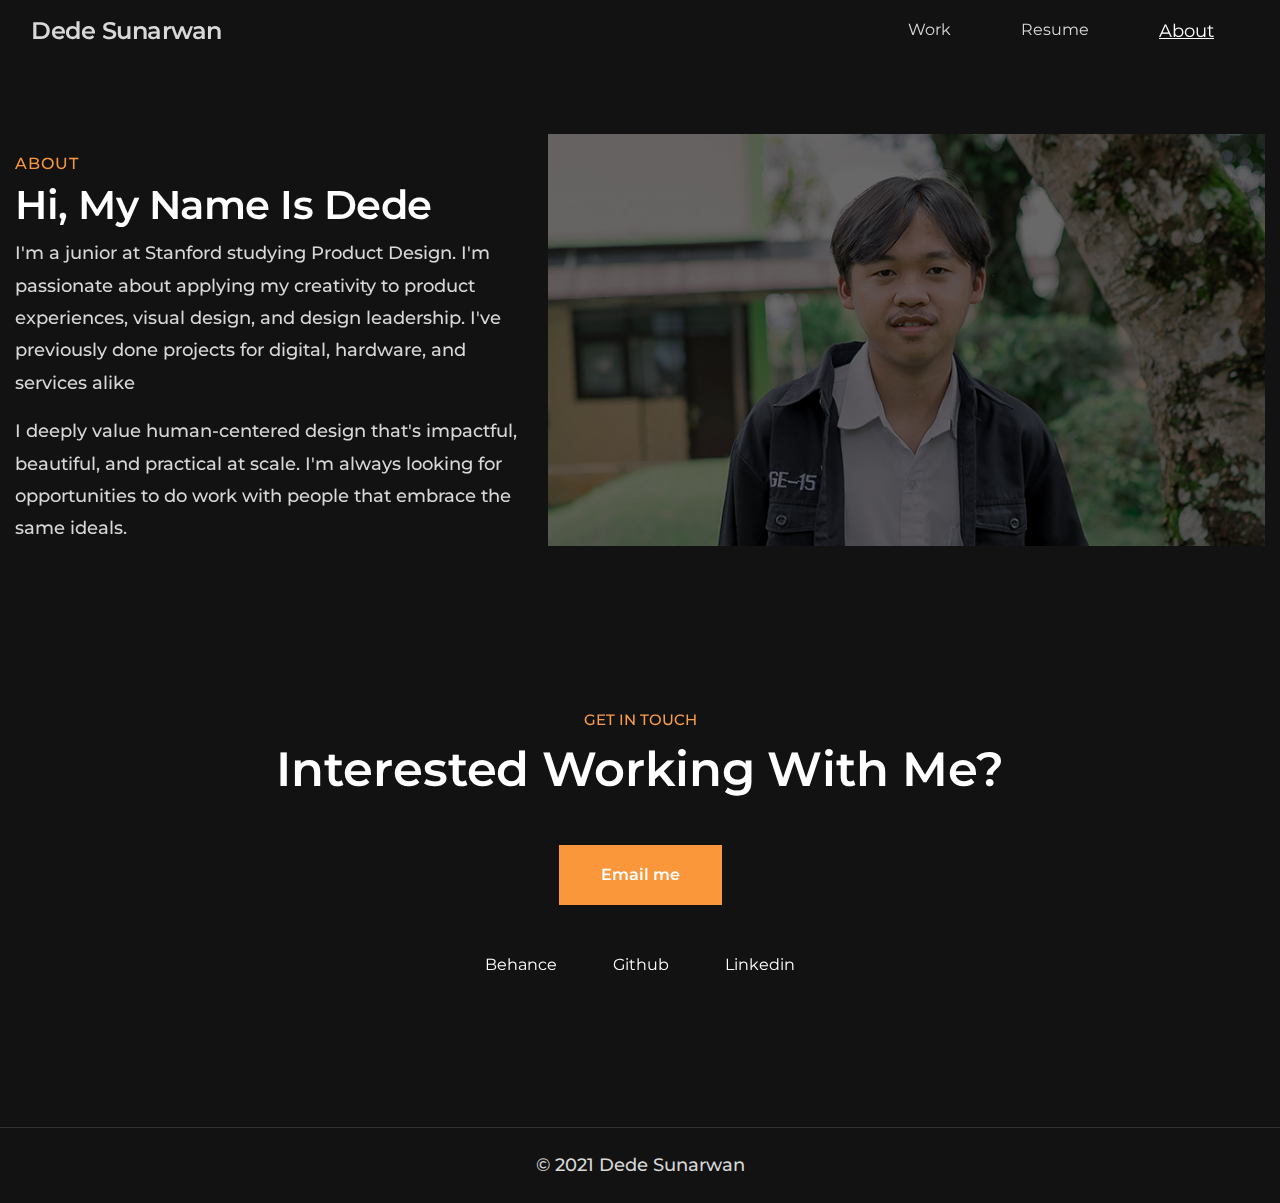
==== about.html @ e847d7d9 "first commit" ====
<!DOCTYPE html>
<html lang="en">

<head>
    <meta charset="utf-8">
    <meta name="viewport" content="width=device-width, initial-scale=1, shrink-to-fit=no">
    <meta name="description" content="">
    <meta name="author" content="">

    <title>Web Portfolio | Dede Sunarwan</title>

    <link rel="stylesheet" href="https://unpkg.com/aos@2.3.1/dist/aos.css">
    <link rel="stylesheet" href="style/main.css">
</head>

<body>
    <nav class="navbar navbar-expand-lg navbar-porto navbar-dark fixed-top navbar-fixed-top" data-aos="fade-down">
        <div class="container-fluid">
            <a href="/index.html" class="navbar-brand">Dede Sunarwan</a>
            <button class="navbar-toggler" type="button" data-toggle="collapse" data-target="#navbarResponsive">
                <span class="navbar-toggler-icon"> </span>
            </button>
            <div class="collapse navbar-collapse" id="navbarResponsive">
                <ul class="navbar-nav ml-auto">
                    <li class="nav-item ">
                        <a href="/index.html" class="nav-link">Work</a>
                    </li>
                    <li class="nav-item">
                        <a href="/doc/ResumeDede.pdf" target="_blank" class="nav-link">Resume</a>
                    </li>
                    <li class="nav-item active">
                        <a href="/about.html" class="nav-link">About</a>
                    </li>
                </ul>
            </div>
        </div>
    </nav>

    <!-- Page Content -->
    <div class="page-content page-about">
        <section class="about" data-aos="zoom-in">
            <div class="container-fluid">
                <div class="row">
                    <div class="col-12 col-lg-5 col-md-5 col-sm-12 desc" data-aos="fade-up" data-aos-delay="100">

                        <h5>About</h5>
                        <h3>Hi, My Name Is Dede</h3>
                        <p>
                            I'm a junior at Stanford studying Product Design. I'm passionate about applying my creativity to product experiences, visual design, and design leadership. I've previously done projects for digital, hardware, and services alike
                        </p>
                        <p>
                            I deeply value human-centered design that's impactful, beautiful, and practical at scale. I'm always looking for opportunities to do work with people that embrace the same ideals.
                        </p>

                    </div>
                    <div class="col-12 col-lg-7 col-md-7 col-sm-12 profile" data-aos="fade-up" data-aos-delay="100">
                        <img src="/images/profile.jpg" class="img-fluid" alt="Profile">
                    </div>
                </div>
            </div>
        </section>
        <section class="contact" data-aos="fade-up" data-aos-delay="400">
            <div class="container-fluid">
                <div class="row">
                    <div class="col-12">
                        <h6 class="text-center">Get in touch</h6>
                    </div>
                </div>
                <div class="row">
                    <div class="col-12">
                        <h2 class="text-center">
                            Interested Working with Me?
                        </h2>
                    </div>
                </div>
                <div class="row">
                    <div class="col-12 d-flex justify-content-center">
                        <a href="" class="mail">
                            Email me
                        </a>
                    </div>
                </div>
                <div class="row">
                    <div class="col-12">
                        <div class="d-flex justify-content-center social">
                            <a href="https://www.behance.net/dedesunarwan" target="_blank">Behance</a>
                            <a href="https://github.com/DedeSnrwn13" target="_blank">Github</a>
                            <a href="https://www.linkedin.com/in/dede-sunarwan-411792187/" target="_blank">Linkedin</a>
                        </div>
                    </div>
                </div>
            </div>
        </section>
    </div>

    <footer>
        <div class="container-fluid">
            <div class="row">
                <div class="col-12 text-center">
                    <p class="mb-0">© 2021 Dede Sunarwan</p>
                </div>
            </div>
        </div>
    </footer>

    <!-- Bootstrap core JavaScript -->
    <script src="/vendor/jquery/jquery.min.js"></script>
    <script src="/vendor/bootstrap/js/bootstrap.bundle.min.js"></script>
    <script src="https://unpkg.com/aos@2.3.1/dist/aos.js"></script>
    <script>
        AOS.init();
    </script>
    <script src="/script/navbar-scroll.js"></script>
</body>

</html>
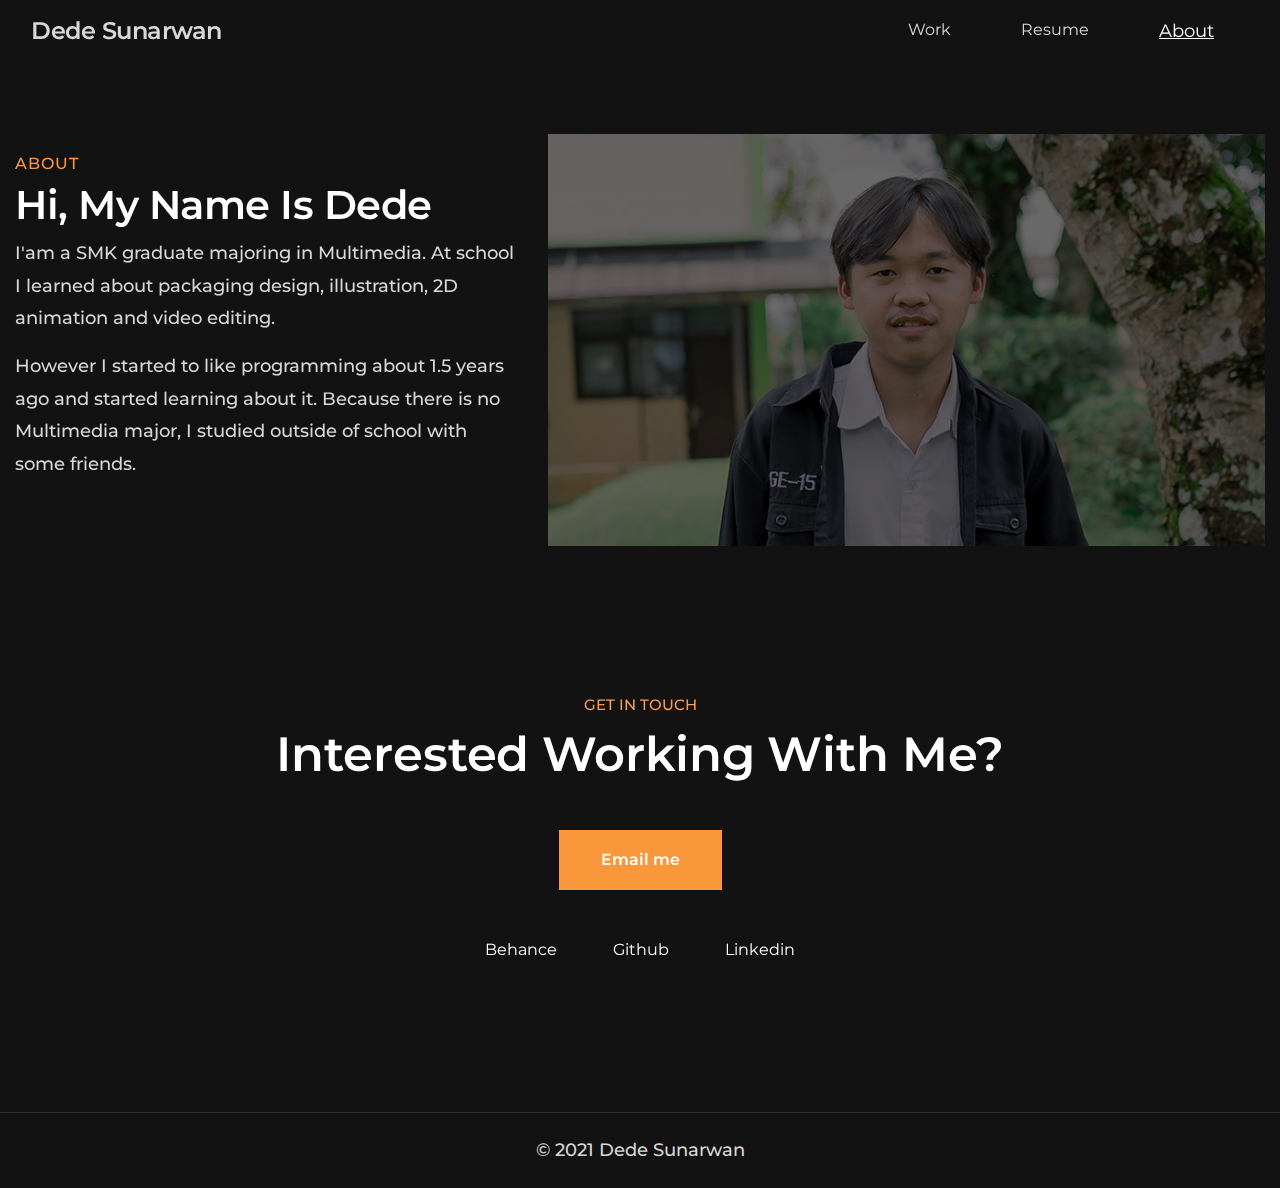
==== commit 47932547: "fix 1" ====
--- a/about.html
+++ b/about.html
@@ -4,8 +4,8 @@
 <head>
     <meta charset="utf-8">
     <meta name="viewport" content="width=device-width, initial-scale=1, shrink-to-fit=no">
-    <meta name="description" content="">
-    <meta name="author" content="">
+    <meta name="description" content="Dede Sunarwan Portfolio Website">
+    <meta name="author" content="Dede Sunarwan">
 
     <title>Web Portfolio | Dede Sunarwan</title>
 
@@ -46,10 +46,10 @@
                         <h5>About</h5>
                         <h3>Hi, My Name Is Dede</h3>
                         <p>
-                            I'm a junior at Stanford studying Product Design. I'm passionate about applying my creativity to product experiences, visual design, and design leadership. I've previously done projects for digital, hardware, and services alike
+                            I'am a SMK graduate majoring in Multimedia. At school I learned about packaging design, illustration, 2D animation and video editing.
                         </p>
                         <p>
-                            I deeply value human-centered design that's impactful, beautiful, and practical at scale. I'm always looking for opportunities to do work with people that embrace the same ideals.
+                            However I started to like programming about 1.5 years ago and started learning about it. Because there is no Multimedia major, I studied outside of school with some friends.
                         </p>
 
                     </div>
@@ -75,7 +75,7 @@
                 </div>
                 <div class="row">
                     <div class="col-12 d-flex justify-content-center">
-                        <a href="" class="mail">
+                        <a href="mailto:sunarwandede13@gmail.com" class="mail">
                             Email me
                         </a>
                     </div>
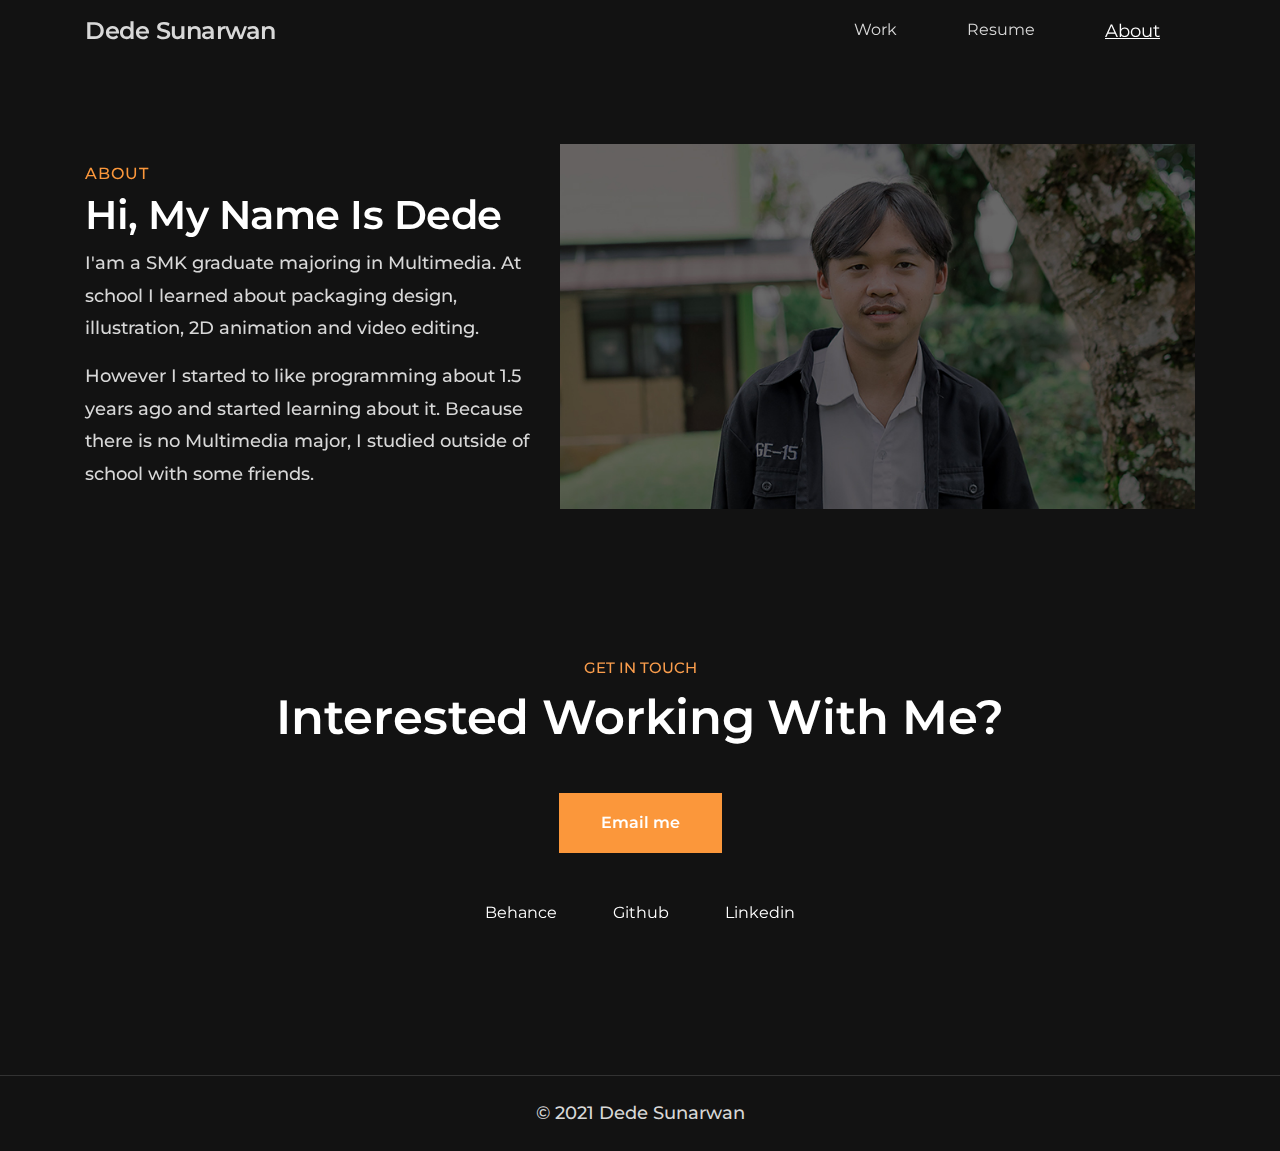
==== commit f620f031: "fix 2" ====
--- a/about.html
+++ b/about.html
@@ -15,7 +15,7 @@
 
 <body>
     <nav class="navbar navbar-expand-lg navbar-porto navbar-dark fixed-top navbar-fixed-top" data-aos="fade-down">
-        <div class="container-fluid">
+        <div class="container">
             <a href="/index.html" class="navbar-brand">Dede Sunarwan</a>
             <button class="navbar-toggler" type="button" data-toggle="collapse" data-target="#navbarResponsive">
                 <span class="navbar-toggler-icon"> </span>
@@ -39,10 +39,9 @@
     <!-- Page Content -->
     <div class="page-content page-about">
         <section class="about" data-aos="zoom-in">
-            <div class="container-fluid">
+            <div class="container">
                 <div class="row">
                     <div class="col-12 col-lg-5 col-md-5 col-sm-12 desc" data-aos="fade-up" data-aos-delay="100">
-
                         <h5>About</h5>
                         <h3>Hi, My Name Is Dede</h3>
                         <p>
@@ -51,7 +50,6 @@
                         <p>
                             However I started to like programming about 1.5 years ago and started learning about it. Because there is no Multimedia major, I studied outside of school with some friends.
                         </p>
-
                     </div>
                     <div class="col-12 col-lg-7 col-md-7 col-sm-12 profile" data-aos="fade-up" data-aos-delay="100">
                         <img src="/images/profile.jpg" class="img-fluid" alt="Profile">
@@ -60,7 +58,7 @@
             </div>
         </section>
         <section class="contact" data-aos="fade-up" data-aos-delay="400">
-            <div class="container-fluid">
+            <div class="container">
                 <div class="row">
                     <div class="col-12">
                         <h6 class="text-center">Get in touch</h6>
@@ -94,7 +92,7 @@
     </div>
 
     <footer>
-        <div class="container-fluid">
+        <div class="container">
             <div class="row">
                 <div class="col-12 text-center">
                     <p class="mb-0">© 2021 Dede Sunarwan</p>
